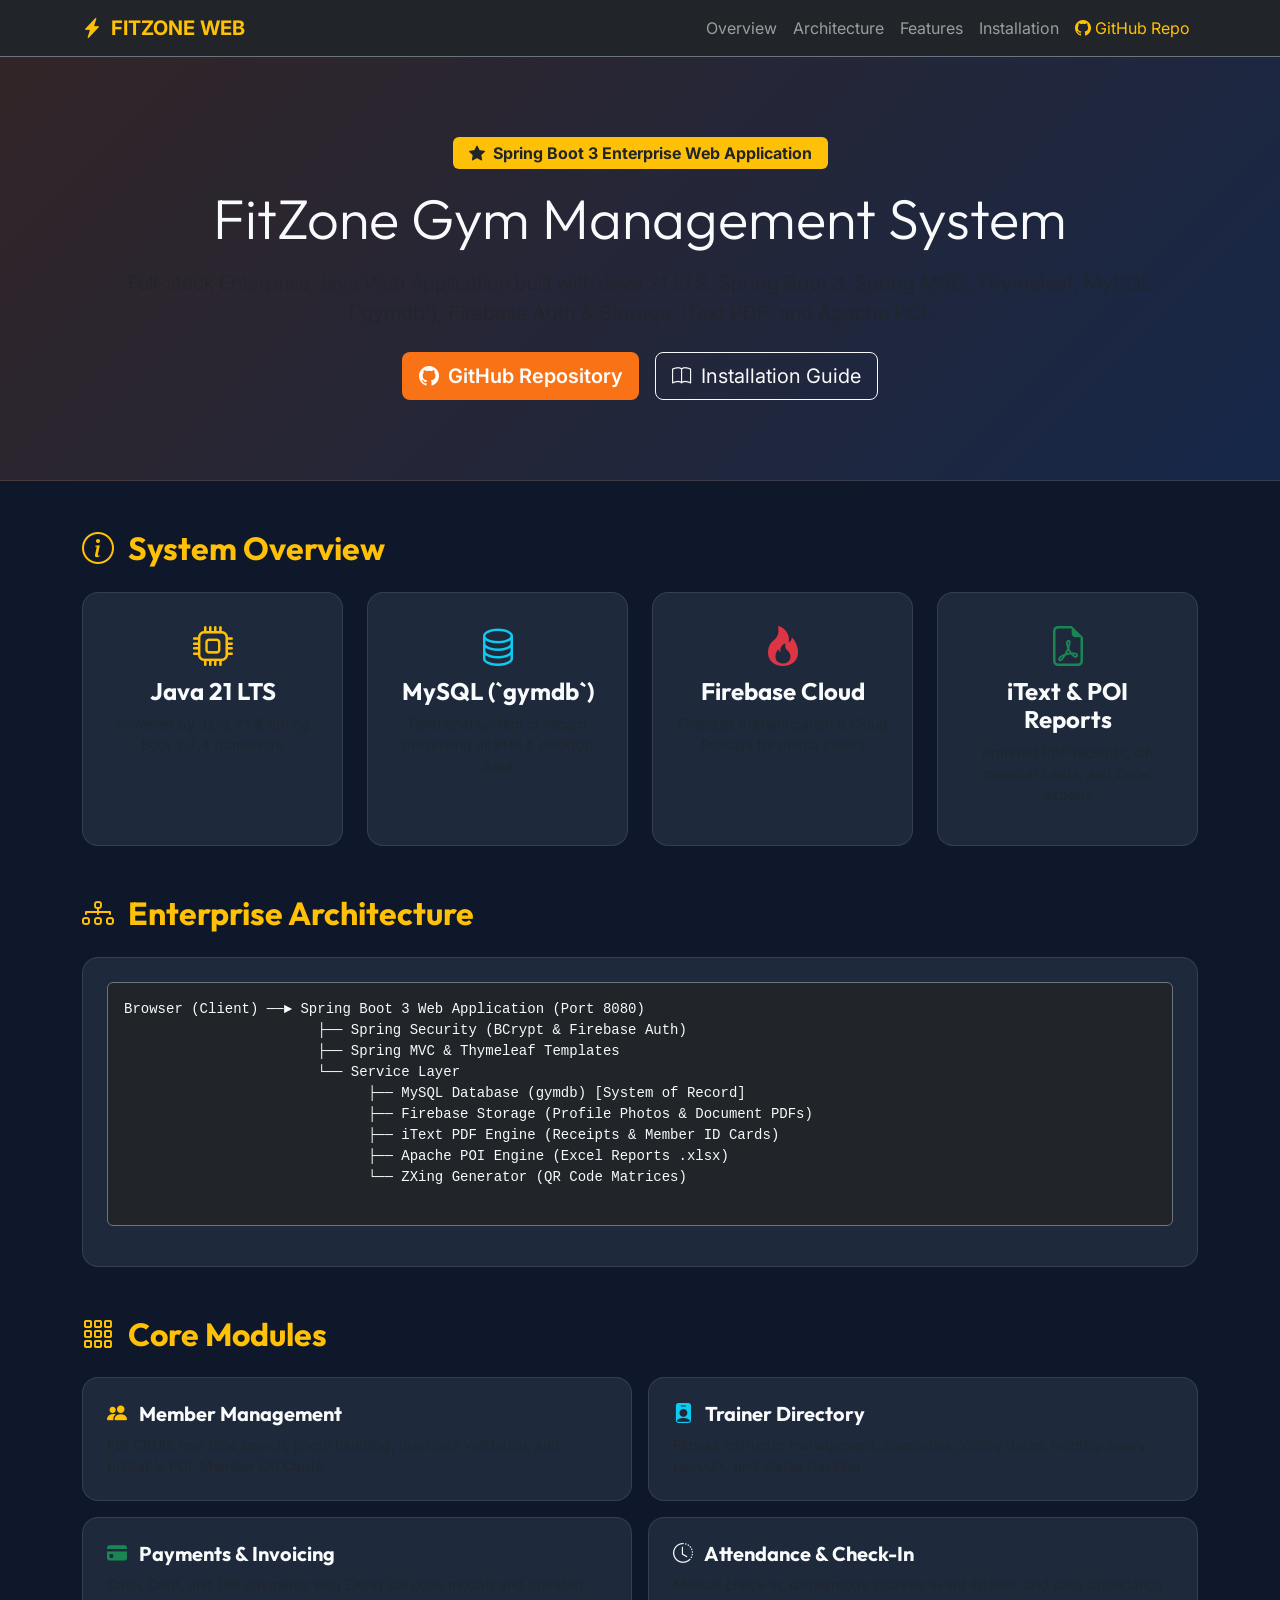
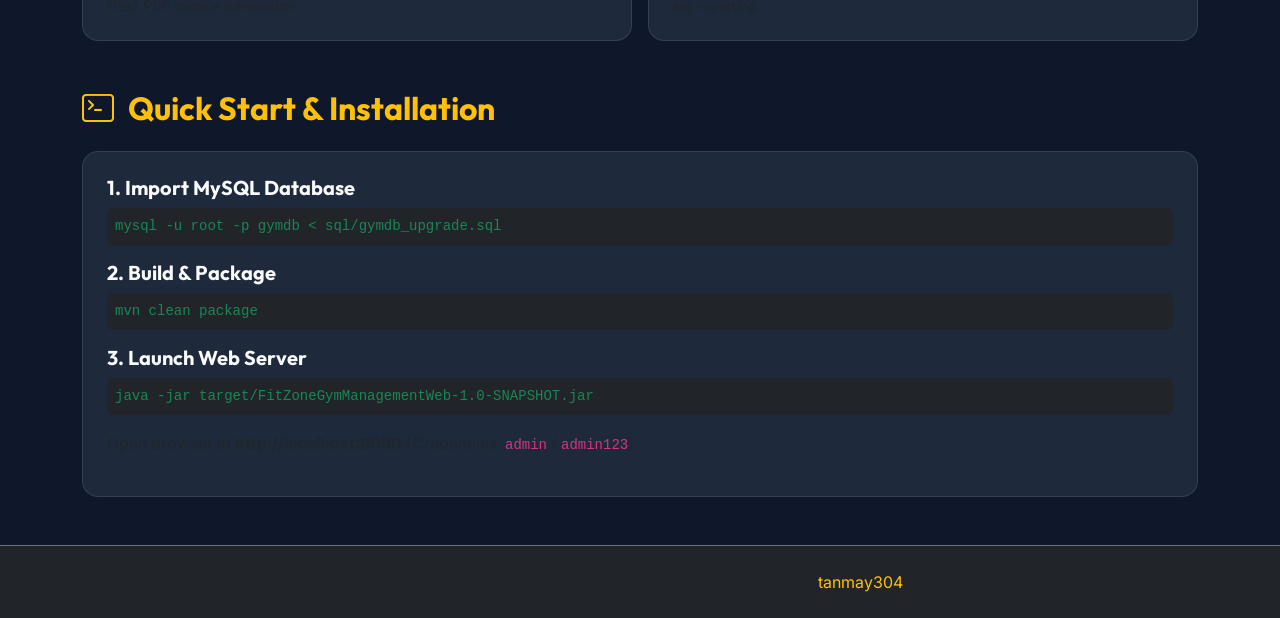
==== docs/index.html @ 7710ca08 "Initial release of FitZone Gym Management Web" ====
<!DOCTYPE html>
<html lang="en">
<head>
    <meta charset="UTF-8">
    <meta name="viewport" content="width=device-width, initial-scale=1.0">
    <title>FitZone Gym Management Web Application - Official Documentation</title>
    <link href="https://cdn.jsdelivr.net/npm/bootstrap@5.3.2/dist/css/bootstrap.min.css" rel="stylesheet">
    <link href="https://cdn.jsdelivr.net/npm/bootstrap-icons@1.11.1/font/bootstrap-icons.css" rel="stylesheet">
    <link href="https://fonts.googleapis.com/css2?family=Inter:wght@400;500;600;700&family=Outfit:wght@600;700;800&display=swap" rel="stylesheet">
    <style>
        :root {
            --bg-primary: #0f172a;
            --bg-secondary: #1e293b;
            --text-primary: #f8fafc;
            --accent-orange: #f97316;
            --accent-blue: #3b82f6;
        }
        body {
            background-color: var(--bg-primary);
            color: var(--text-primary);
            font-family: 'Inter', sans-serif;
        }
        h1, h2, h3, h4, h5 { font-family: 'Outfit', sans-serif; font-weight: 700; }
        .hero-section {
            background: linear-gradient(135deg, rgba(249, 115, 22, 0.15), rgba(59, 130, 246, 0.15));
            border-bottom: 1px solid rgba(255, 255, 255, 0.1);
            padding: 5rem 0;
        }
        .card-custom {
            background: var(--bg-secondary);
            border: 1px solid rgba(255, 255, 255, 0.1);
            border-radius: 1rem;
            padding: 1.5rem;
            height: 100%;
        }
        .btn-orange {
            background-color: var(--accent-orange);
            color: #fff;
            font-weight: 600;
        }
        .btn-orange:hover { background-color: #ea580c; color: #fff; }
    </style>
</head>
<body>
    <!-- Navbar -->
    <nav class="navbar navbar-expand-lg navbar-dark bg-dark border-bottom border-secondary sticky-top">
        <div class="container">
            <a class="navbar-brand fw-bold text-warning" href="#"><i class="bi bi-lightning-charge-fill me-1"></i> FITZONE WEB</a>
            <div class="collapse navbar-collapse">
                <ul class="navbar-nav ms-auto mb-2 mb-lg-0">
                    <li class="nav-item"><a class="nav-link" href="#overview">Overview</a></li>
                    <li class="nav-item"><a class="nav-link" href="#architecture">Architecture</a></li>
                    <li class="nav-item"><a class="nav-link" href="#features">Features</a></li>
                    <li class="nav-item"><a class="nav-link" href="#installation">Installation</a></li>
                    <li class="nav-item"><a class="nav-link text-warning" href="https://github.com/tanmay304/FitZoneGymManagementWeb" target="_blank"><i class="bi bi-github"></i> GitHub Repo</a></li>
                </ul>
            </div>
        </div>
    </nav>

    <!-- Hero Header -->
    <header class="hero-section text-center">
        <div class="container">
            <span class="badge bg-warning text-dark px-3 py-2 fs-6 mb-3"><i class="bi bi-star-fill me-1"></i> Spring Boot 3 Enterprise Web Application</span>
            <h1 class="display-4 fw-extrabold mb-3">FitZone Gym Management System</h1>
            <p class="lead text-muted max-w-2xl mx-auto mb-4">
                Full-stack Enterprise Java Web Application built with <strong>Java 21 LTS</strong>, <strong>Spring Boot 3</strong>, <strong>Spring MVC</strong>, <strong>Thymeleaf</strong>, <strong>MySQL (`gymdb`)</strong>, <strong>Firebase Auth & Storage</strong>, <strong>iText PDF</strong>, and <strong>Apache POI</strong>.
            </p>
            <div class="d-flex justify-content-center gap-3">
                <a href="https://github.com/tanmay304/FitZoneGymManagementWeb" target="_blank" class="btn btn-orange btn-lg"><i class="bi bi-github me-1"></i> GitHub Repository</a>
                <a href="#installation" class="btn btn-outline-light btn-lg"><i class="bi bi-book me-1"></i> Installation Guide</a>
            </div>
        </div>
    </header>

    <!-- Main Content -->
    <main class="container my-5">
        <!-- Overview -->
        <section id="overview" class="mb-5">
            <h2 class="mb-4 text-warning"><i class="bi bi-info-circle me-2"></i> System Overview</h2>
            <div class="row g-4">
                <div class="col-md-3">
                    <div class="card-custom text-center">
                        <i class="bi bi-cpu fs-1 text-warning mb-2"></i>
                        <h4>Java 21 LTS</h4>
                        <p class="text-muted small">Powered by Java 21 & Spring Boot 3.2.4 framework</p>
                    </div>
                </div>
                <div class="col-md-3">
                    <div class="card-custom text-center">
                        <i class="bi bi-database fs-1 text-info mb-2"></i>
                        <h4>MySQL (`gymdb`)</h4>
                        <p class="text-muted small">Relational system of record preserving all PHP & desktop data</p>
                    </div>
                </div>
                <div class="col-md-3">
                    <div class="card-custom text-center">
                        <i class="bi bi-fire fs-1 text-danger mb-2"></i>
                        <h4>Firebase Cloud</h4>
                        <p class="text-muted small">Firebase Authentication & Cloud Storage for media assets</p>
                    </div>
                </div>
                <div class="col-md-3">
                    <div class="card-custom text-center">
                        <i class="bi bi-file-earmark-pdf fs-1 text-success mb-2"></i>
                        <h4>iText & POI Reports</h4>
                        <p class="text-muted small">Branded PDF receipts, QR member cards, and Excel exports</p>
                    </div>
                </div>
            </div>
        </section>

        <!-- Architecture Diagram -->
        <section id="architecture" class="mb-5">
            <h2 class="mb-4 text-warning"><i class="bi bi-diagram-3 me-2"></i> Enterprise Architecture</h2>
            <div class="card-custom p-4 text-center">
                <pre class="text-start bg-dark p-3 rounded text-light border border-secondary" style="font-family: monospace;">
Browser (Client) ──► Spring Boot 3 Web Application (Port 8080)
                       ├── Spring Security (BCrypt & Firebase Auth)
                       ├── Spring MVC & Thymeleaf Templates
                       └── Service Layer
                             ├── MySQL Database (gymdb) [System of Record]
                             ├── Firebase Storage (Profile Photos & Document PDFs)
                             ├── iText PDF Engine (Receipts & Member ID Cards)
                             ├── Apache POI Engine (Excel Reports .xlsx)
                             └── ZXing Generator (QR Code Matrices)
                </pre>
            </div>
        </section>

        <!-- Features -->
        <section id="features" class="mb-5">
            <h2 class="mb-4 text-warning"><i class="bi bi-grid-3x3-gap me-2"></i> Core Modules</h2>
            <div class="row g-3">
                <div class="col-md-6">
                    <div class="card-custom">
                        <h5><i class="bi bi-people-fill text-warning me-2"></i> Member Management</h5>
                        <p class="text-muted small m-0">Full CRUD, real-time search, photo handling, duplicate validation, and printable PDF Member QR Cards.</p>
                    </div>
                </div>
                <div class="col-md-6">
                    <div class="card-custom">
                        <h5><i class="bi bi-person-badge-fill text-info me-2"></i> Trainer Directory</h5>
                        <p class="text-muted small m-0">Fitness instructor management, specialties, joining dates, monthly salary payouts, and status tracking.</p>
                    </div>
                </div>
                <div class="col-md-6">
                    <div class="card-custom">
                        <h5><i class="bi bi-credit-card-fill text-success me-2"></i> Payments & Invoicing</h5>
                        <p class="text-muted small m-0">Cash, Card, and UPI payments with ZXing QR code modals and branded iText PDF invoice generation.</p>
                    </div>
                </div>
                <div class="col-md-6">
                    <div class="card-custom">
                        <h5><i class="bi bi-clock-history text-purple me-2"></i> Attendance & Check-In</h5>
                        <p class="text-muted small m-0">Manual check-in, QR/Barcode scanner event listener, and daily attendance log reporting.</p>
                    </div>
                </div>
            </div>
        </section>

        <!-- Installation -->
        <section id="installation" class="mb-5">
            <h2 class="mb-4 text-warning"><i class="bi bi-terminal me-2"></i> Quick Start & Installation</h2>
            <div class="card-custom p-4">
                <h5>1. Import MySQL Database</h5>
                <pre class="bg-dark p-2 rounded text-success">mysql -u root -p gymdb < sql/gymdb_upgrade.sql</pre>
                
                <h5 class="mt-3">2. Build & Package</h5>
                <pre class="bg-dark p-2 rounded text-success">mvn clean package</pre>

                <h5 class="mt-3">3. Launch Web Server</h5>
                <pre class="bg-dark p-2 rounded text-success">java -jar target/FitZoneGymManagementWeb-1.0-SNAPSHOT.jar</pre>
                <p class="text-muted mt-2">Open browser at <strong>http://localhost:8080</strong> (Credentials: <code>admin</code> / <code>admin123</code>)</p>
            </div>
        </section>
    </main>

    <footer class="bg-dark border-top border-secondary py-4 text-center text-muted">
        <div class="container">
            <p class="m-0">FitZone Gym Management System &copy; 2026 | Developed by <a href="https://github.com/tanmay304" target="_blank" class="text-warning text-decoration-none">tanmay304</a></p>
        </div>
    </footer>
</body>
</html>
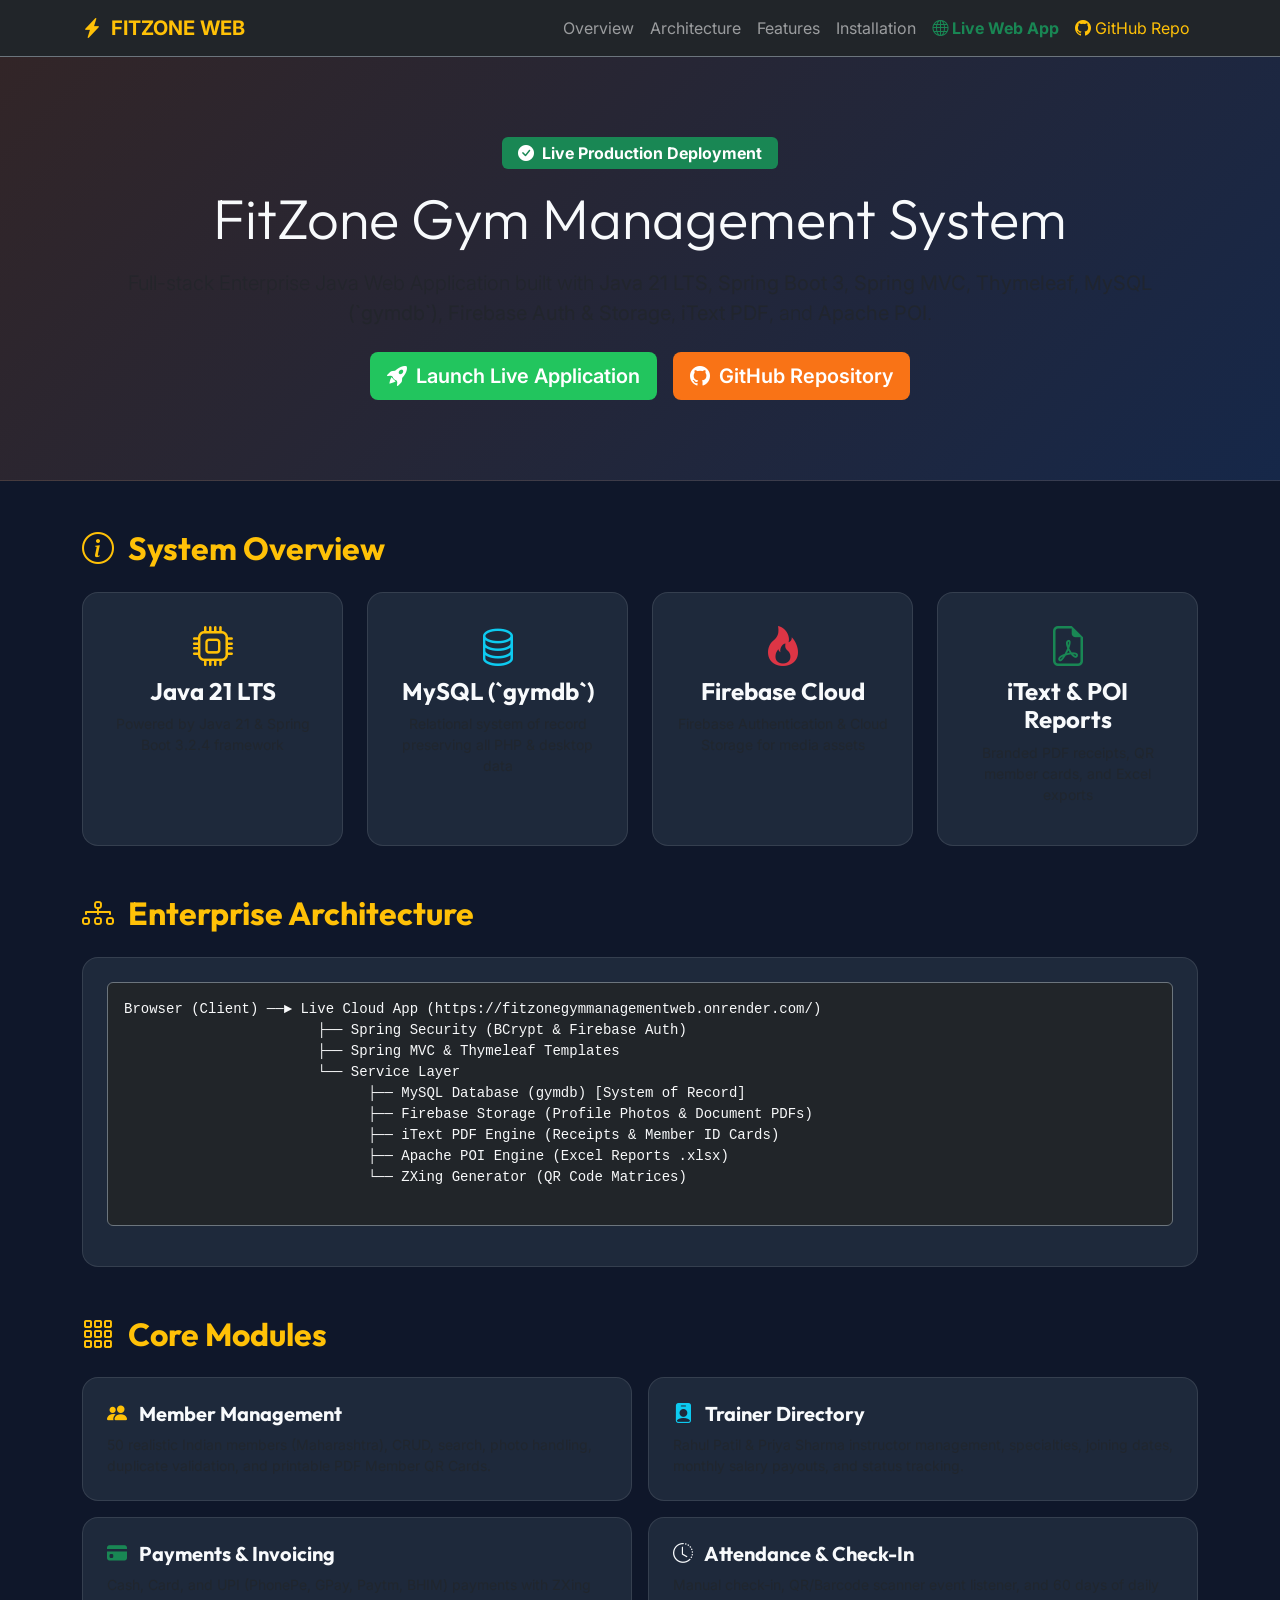
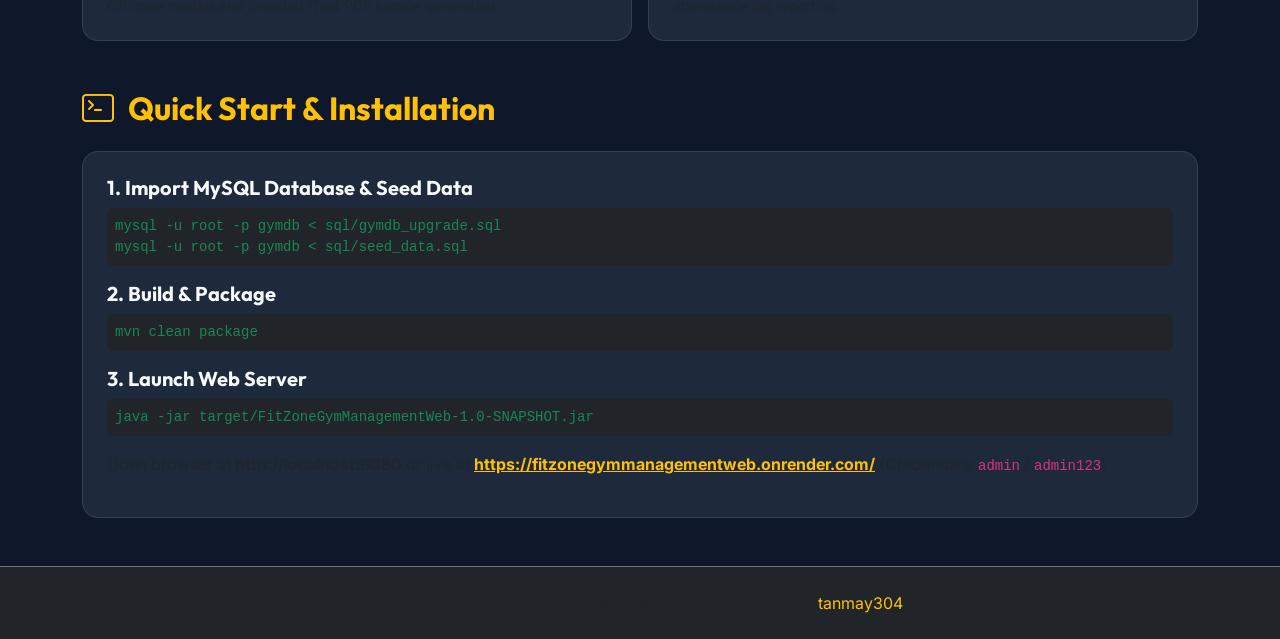
==== commit 6bf64522: "Add seed data, database seeder and update documentation" ====
--- a/docs/index.html
+++ b/docs/index.html
@@ -14,6 +14,7 @@
             --text-primary: #f8fafc;
             --accent-orange: #f97316;
             --accent-blue: #3b82f6;
+            --accent-green: #22c55e;
         }
         body {
             background-color: var(--bg-primary);
@@ -39,6 +40,12 @@
             font-weight: 600;
         }
         .btn-orange:hover { background-color: #ea580c; color: #fff; }
+        .btn-green {
+            background-color: var(--accent-green);
+            color: #fff;
+            font-weight: 600;
+        }
+        .btn-green:hover { background-color: #16a34a; color: #fff; }
     </style>
 </head>
 <body>
@@ -52,6 +59,7 @@
                     <li class="nav-item"><a class="nav-link" href="#architecture">Architecture</a></li>
                     <li class="nav-item"><a class="nav-link" href="#features">Features</a></li>
                     <li class="nav-item"><a class="nav-link" href="#installation">Installation</a></li>
+                    <li class="nav-item"><a class="nav-link text-success fw-bold" href="https://fitzonegymmanagementweb.onrender.com/" target="_blank"><i class="bi bi-globe"></i> Live Web App</a></li>
                     <li class="nav-item"><a class="nav-link text-warning" href="https://github.com/tanmay304/FitZoneGymManagementWeb" target="_blank"><i class="bi bi-github"></i> GitHub Repo</a></li>
                 </ul>
             </div>
@@ -61,14 +69,14 @@
     <!-- Hero Header -->
     <header class="hero-section text-center">
         <div class="container">
-            <span class="badge bg-warning text-dark px-3 py-2 fs-6 mb-3"><i class="bi bi-star-fill me-1"></i> Spring Boot 3 Enterprise Web Application</span>
+            <span class="badge bg-success px-3 py-2 fs-6 mb-3"><i class="bi bi-check-circle-fill me-1"></i> Live Production Deployment</span>
             <h1 class="display-4 fw-extrabold mb-3">FitZone Gym Management System</h1>
             <p class="lead text-muted max-w-2xl mx-auto mb-4">
                 Full-stack Enterprise Java Web Application built with <strong>Java 21 LTS</strong>, <strong>Spring Boot 3</strong>, <strong>Spring MVC</strong>, <strong>Thymeleaf</strong>, <strong>MySQL (`gymdb`)</strong>, <strong>Firebase Auth & Storage</strong>, <strong>iText PDF</strong>, and <strong>Apache POI</strong>.
             </p>
             <div class="d-flex justify-content-center gap-3">
+                <a href="https://fitzonegymmanagementweb.onrender.com/" target="_blank" class="btn btn-green btn-lg"><i class="bi bi-rocket-takeoff-fill me-1"></i> Launch Live Application</a>
                 <a href="https://github.com/tanmay304/FitZoneGymManagementWeb" target="_blank" class="btn btn-orange btn-lg"><i class="bi bi-github me-1"></i> GitHub Repository</a>
-                <a href="#installation" class="btn btn-outline-light btn-lg"><i class="bi bi-book me-1"></i> Installation Guide</a>
             </div>
         </div>
     </header>
@@ -115,7 +123,7 @@
             <h2 class="mb-4 text-warning"><i class="bi bi-diagram-3 me-2"></i> Enterprise Architecture</h2>
             <div class="card-custom p-4 text-center">
                 <pre class="text-start bg-dark p-3 rounded text-light border border-secondary" style="font-family: monospace;">
-Browser (Client) ──► Spring Boot 3 Web Application (Port 8080)
+Browser (Client) ──► Live Cloud App (https://fitzonegymmanagementweb.onrender.com/)
                        ├── Spring Security (BCrypt & Firebase Auth)
                        ├── Spring MVC & Thymeleaf Templates
                        └── Service Layer
@@ -135,25 +143,25 @@
                 <div class="col-md-6">
                     <div class="card-custom">
                         <h5><i class="bi bi-people-fill text-warning me-2"></i> Member Management</h5>
-                        <p class="text-muted small m-0">Full CRUD, real-time search, photo handling, duplicate validation, and printable PDF Member QR Cards.</p>
+                        <p class="text-muted small m-0">50 realistic Indian members (Maharashtra), CRUD, search, photo handling, duplicate validation, and printable PDF Member QR Cards.</p>
                     </div>
                 </div>
                 <div class="col-md-6">
                     <div class="card-custom">
                         <h5><i class="bi bi-person-badge-fill text-info me-2"></i> Trainer Directory</h5>
-                        <p class="text-muted small m-0">Fitness instructor management, specialties, joining dates, monthly salary payouts, and status tracking.</p>
+                        <p class="text-muted small m-0">Rahul Patil & Priya Sharma instructor management, specialties, joining dates, monthly salary payouts, and status tracking.</p>
                     </div>
                 </div>
                 <div class="col-md-6">
                     <div class="card-custom">
                         <h5><i class="bi bi-credit-card-fill text-success me-2"></i> Payments & Invoicing</h5>
-                        <p class="text-muted small m-0">Cash, Card, and UPI payments with ZXing QR code modals and branded iText PDF invoice generation.</p>
+                        <p class="text-muted small m-0">Cash, Card, and UPI (PhonePe, GPay, Paytm, BHIM) payments with ZXing QR code modals and branded iText PDF invoice generation.</p>
                     </div>
                 </div>
                 <div class="col-md-6">
                     <div class="card-custom">
                         <h5><i class="bi bi-clock-history text-purple me-2"></i> Attendance & Check-In</h5>
-                        <p class="text-muted small m-0">Manual check-in, QR/Barcode scanner event listener, and daily attendance log reporting.</p>
+                        <p class="text-muted small m-0">Manual check-in, QR/Barcode scanner event listener, and 60 days of daily attendance log reporting.</p>
                     </div>
                 </div>
             </div>
@@ -163,15 +171,16 @@
         <section id="installation" class="mb-5">
             <h2 class="mb-4 text-warning"><i class="bi bi-terminal me-2"></i> Quick Start & Installation</h2>
             <div class="card-custom p-4">
-                <h5>1. Import MySQL Database</h5>
-                <pre class="bg-dark p-2 rounded text-success">mysql -u root -p gymdb < sql/gymdb_upgrade.sql</pre>
+                <h5>1. Import MySQL Database & Seed Data</h5>
+                <pre class="bg-dark p-2 rounded text-success">mysql -u root -p gymdb < sql/gymdb_upgrade.sql
+mysql -u root -p gymdb < sql/seed_data.sql</pre>
                 
                 <h5 class="mt-3">2. Build & Package</h5>
                 <pre class="bg-dark p-2 rounded text-success">mvn clean package</pre>
 
                 <h5 class="mt-3">3. Launch Web Server</h5>
                 <pre class="bg-dark p-2 rounded text-success">java -jar target/FitZoneGymManagementWeb-1.0-SNAPSHOT.jar</pre>
-                <p class="text-muted mt-2">Open browser at <strong>http://localhost:8080</strong> (Credentials: <code>admin</code> / <code>admin123</code>)</p>
+                <p class="text-muted mt-2">Open browser at <strong>http://localhost:8080</strong> or live at <strong><a href="https://fitzonegymmanagementweb.onrender.com/" target="_blank" class="text-warning">https://fitzonegymmanagementweb.onrender.com/</a></strong> (Credentials: <code>admin</code> / <code>admin123</code>)</p>
             </div>
         </section>
     </main>
